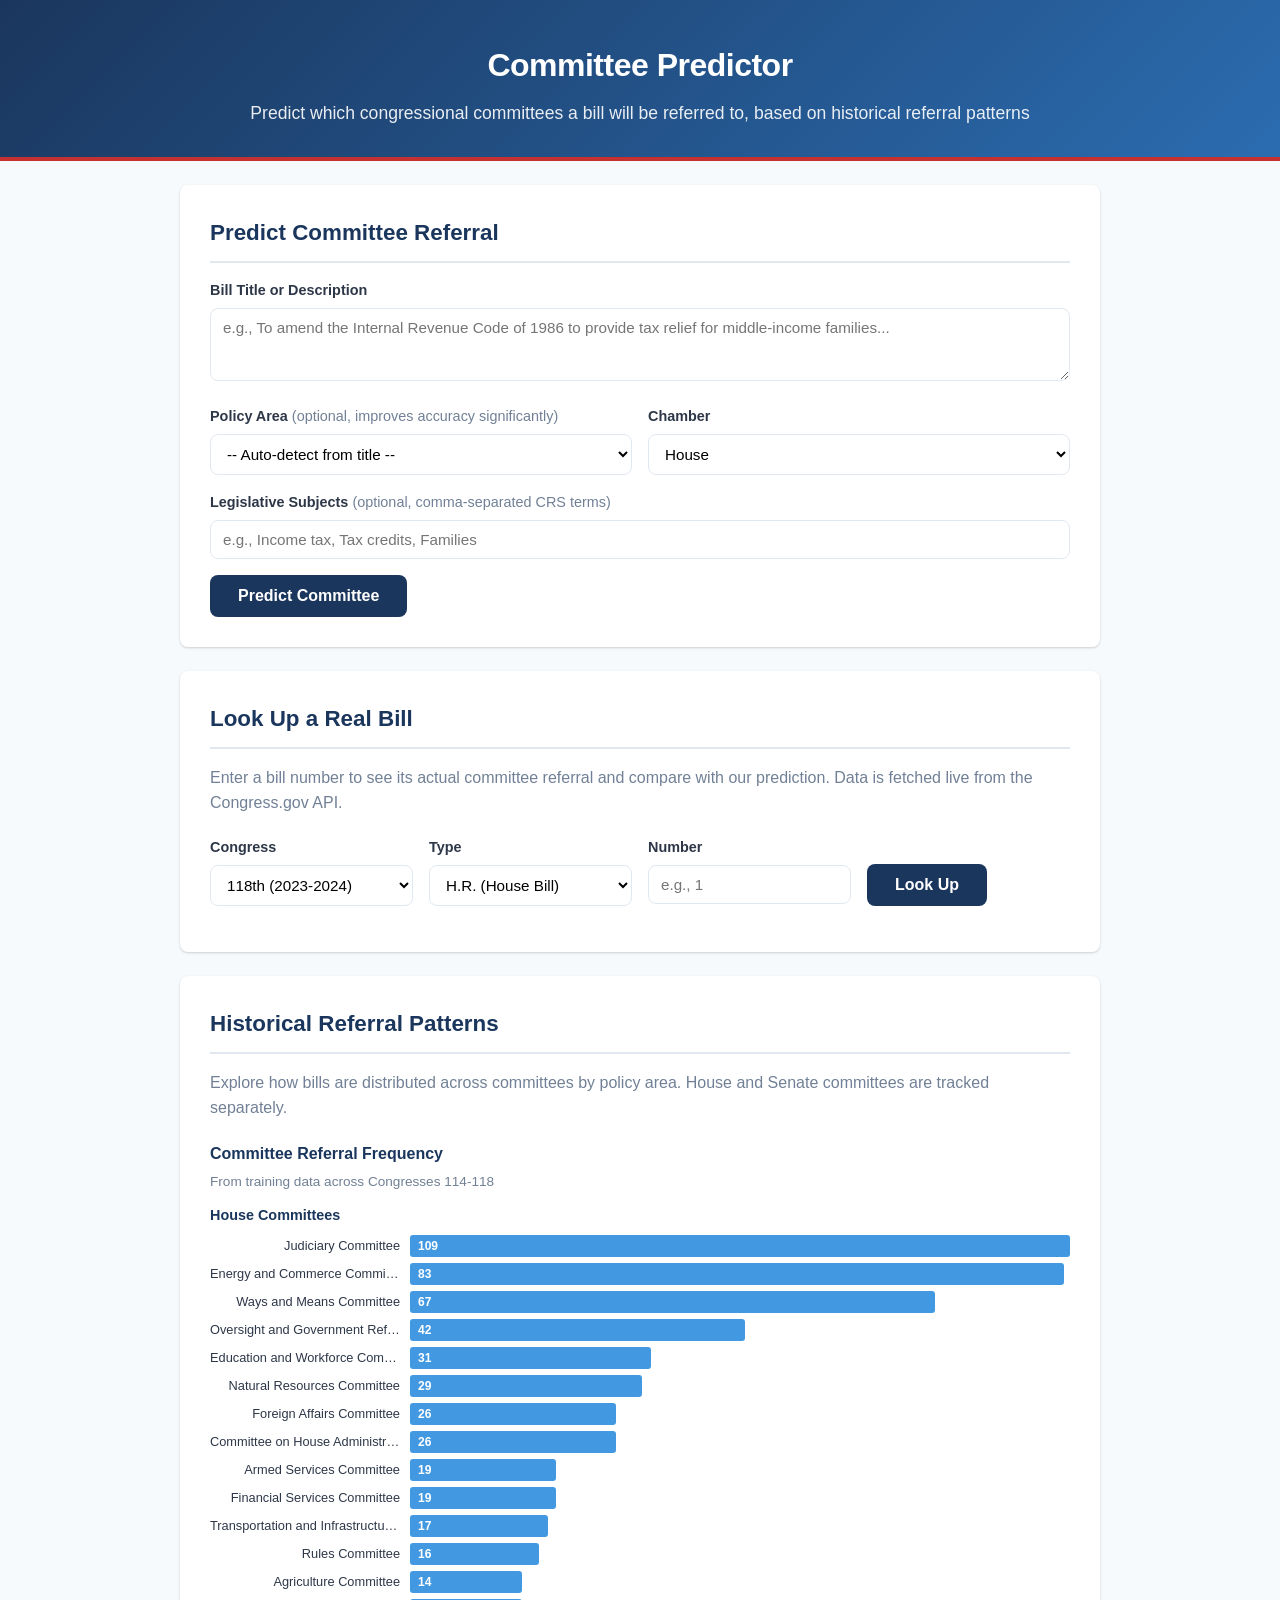
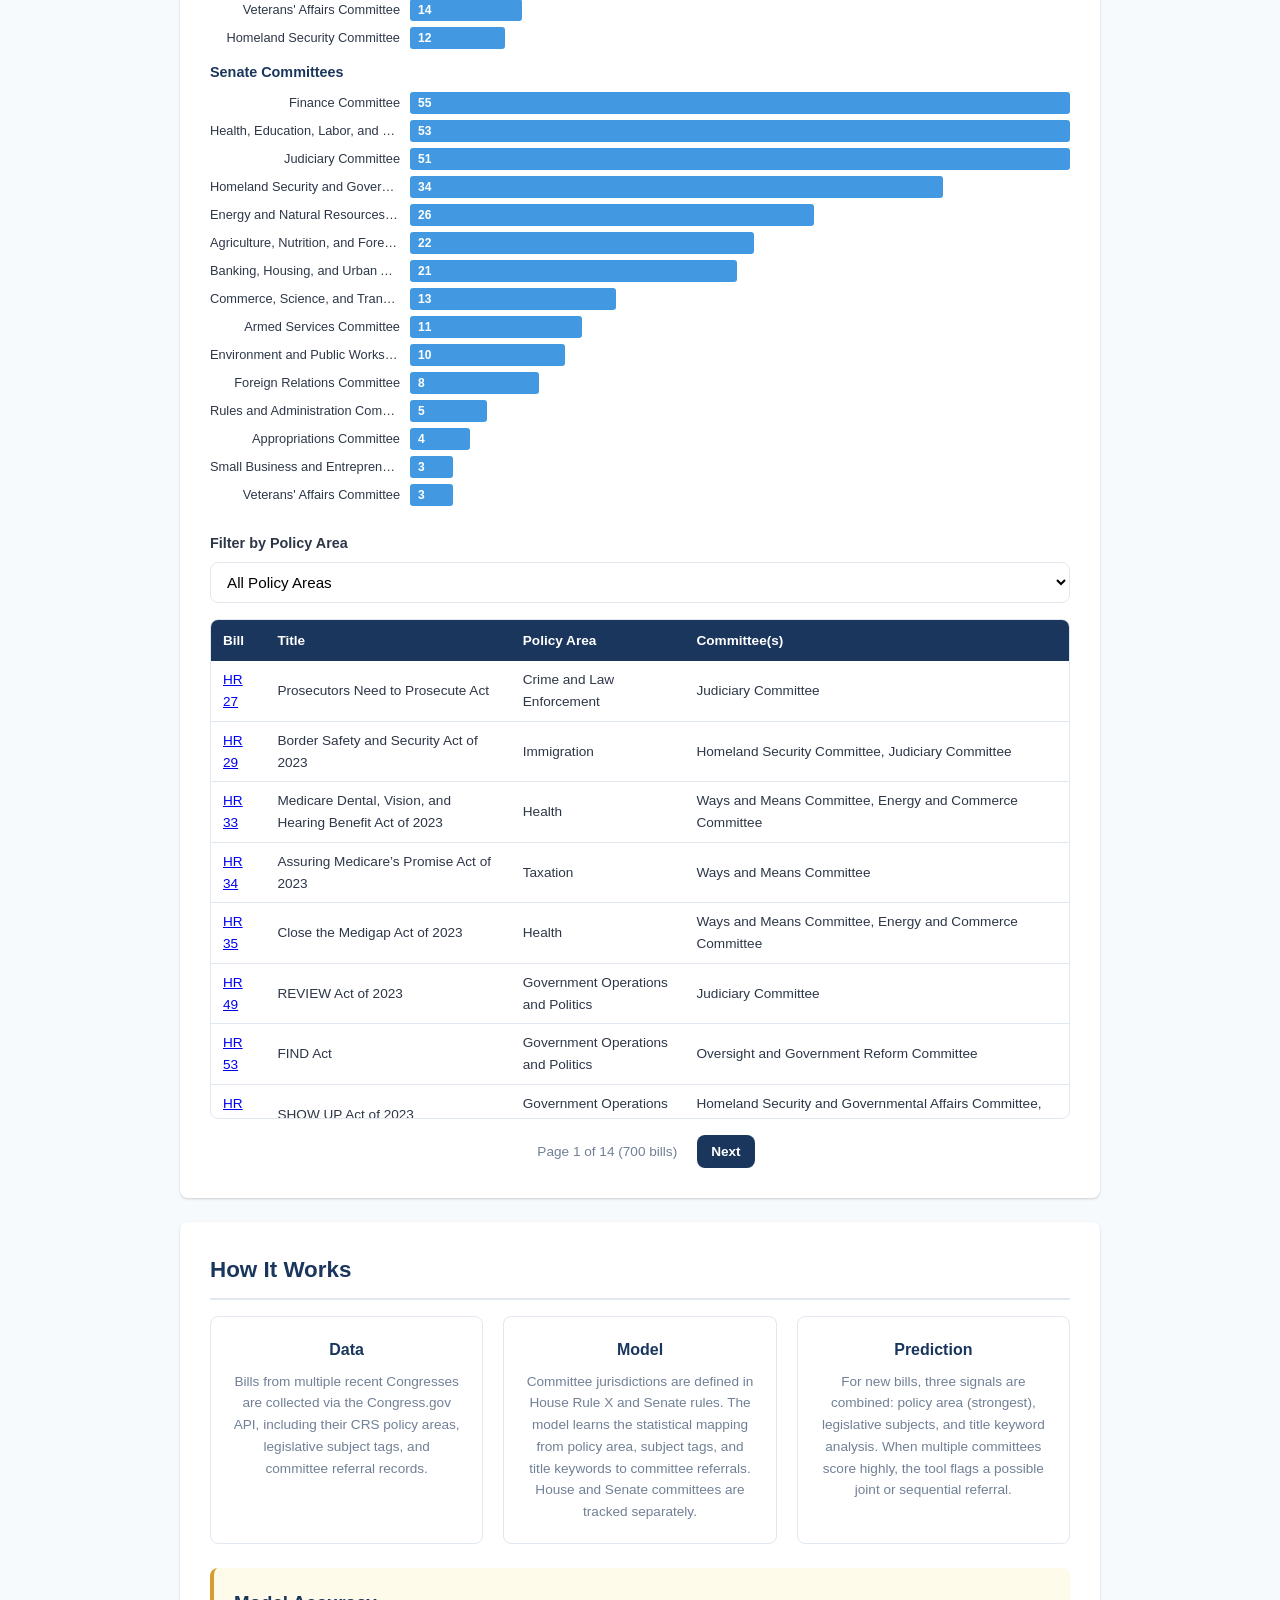
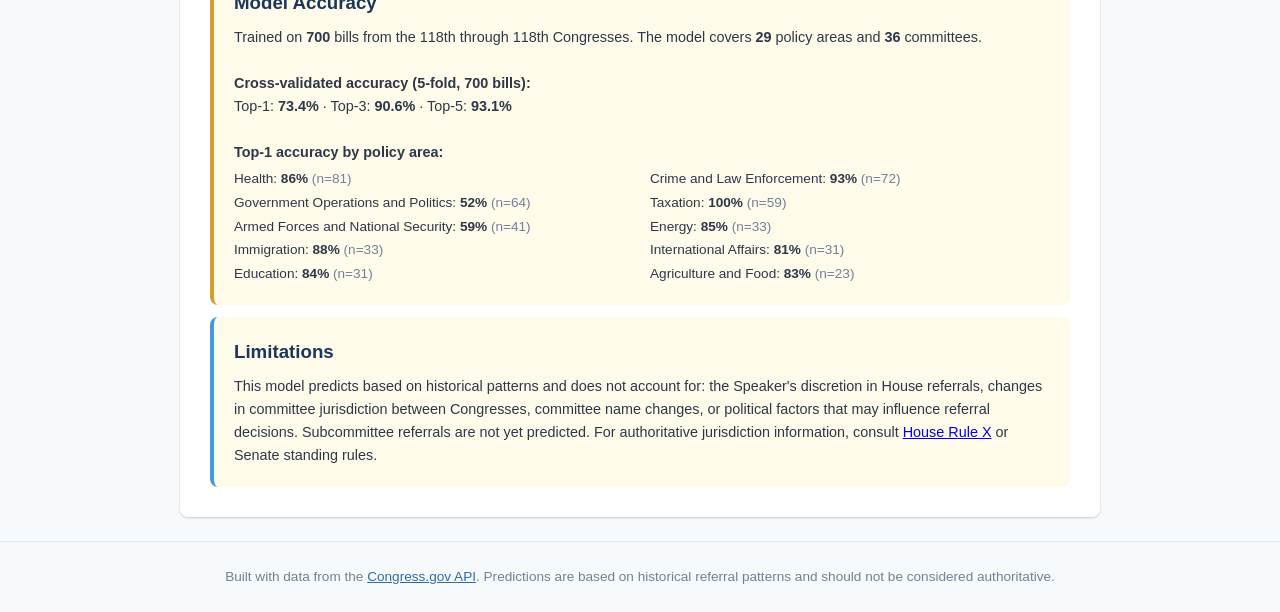
==== index.html @ 2cb95724 "Deploy webapp v2: chamber separation, evaluation metrics, all bill types" ====
<!DOCTYPE html>
<html lang="en">
<head>
    <meta charset="UTF-8">
    <meta name="viewport" content="width=device-width, initial-scale=1.0">
    <title>Committee Predictor - Where Will This Bill Go?</title>
    <link rel="stylesheet" href="css/style.css">
</head>
<body>
    <header>
        <div class="container">
            <h1>Committee Predictor</h1>
            <p class="subtitle">Predict which congressional committees a bill will be referred to, based on historical referral patterns</p>
        </div>
    </header>

    <main class="container">
        <!-- Prediction Tool -->
        <section class="predict-section" id="predict">
            <h2>Predict Committee Referral</h2>
            <div class="input-group">
                <label for="bill-title">Bill Title or Description</label>
                <textarea id="bill-title" rows="3" placeholder="e.g., To amend the Internal Revenue Code of 1986 to provide tax relief for middle-income families..."></textarea>
            </div>

            <div class="input-row">
                <div class="input-group">
                    <label for="policy-area">Policy Area <span style="font-weight: normal; color: var(--text-light);">(optional, improves accuracy significantly)</span></label>
                    <select id="policy-area">
                        <option value="">-- Auto-detect from title --</option>
                    </select>
                </div>
                <div class="input-group">
                    <label for="chamber">Chamber</label>
                    <select id="chamber">
                        <option value="House">House</option>
                        <option value="Senate">Senate</option>
                    </select>
                </div>
            </div>

            <div class="input-group">
                <label for="subjects-input">Legislative Subjects <span style="font-weight: normal; color: var(--text-light);">(optional, comma-separated CRS terms)</span></label>
                <input type="text" id="subjects-input" placeholder="e.g., Income tax, Tax credits, Families">
            </div>

            <button id="predict-btn" onclick="runPrediction()">Predict Committee</button>

            <div id="results" class="results-container" style="display: none;">
                <h3>Predicted Committee Referrals</h3>
                <div id="results-list"></div>
                <div id="explanation" class="explanation"></div>
            </div>
        </section>

        <!-- Live Lookup -->
        <section class="lookup-section" id="lookup">
            <h2>Look Up a Real Bill</h2>
            <p class="section-desc">Enter a bill number to see its actual committee referral and compare with our prediction. Data is fetched live from the Congress.gov API.</p>
            <div class="input-row">
                <div class="input-group">
                    <label for="lookup-congress">Congress</label>
                    <select id="lookup-congress">
                        <option value="119">119th (2025-2026)</option>
                        <option value="118" selected>118th (2023-2024)</option>
                        <option value="117">117th (2021-2022)</option>
                        <option value="116">116th (2019-2020)</option>
                    </select>
                </div>
                <div class="input-group">
                    <label for="lookup-type">Type</label>
                    <select id="lookup-type">
                        <option value="hr">H.R. (House Bill)</option>
                        <option value="s">S. (Senate Bill)</option>
                        <option value="hjres">H.J.Res.</option>
                        <option value="sjres">S.J.Res.</option>
                        <option value="hconres">H.Con.Res.</option>
                        <option value="sconres">S.Con.Res.</option>
                        <option value="hres">H.Res.</option>
                        <option value="sres">S.Res.</option>
                    </select>
                </div>
                <div class="input-group">
                    <label for="lookup-number">Number</label>
                    <input type="number" id="lookup-number" placeholder="e.g., 1" min="1">
                </div>
                <div class="input-group" style="align-self: flex-end;">
                    <button id="lookup-btn" onclick="lookupBill()">Look Up</button>
                </div>
            </div>
            <div id="lookup-results" style="display: none;">
                <div id="lookup-bill-info"></div>
                <div class="comparison-grid">
                    <div id="lookup-actual" class="comparison-col">
                        <h4>Actual Referral</h4>
                        <div id="actual-committees"></div>
                    </div>
                    <div id="lookup-predicted" class="comparison-col">
                        <h4>Predicted Referral</h4>
                        <div id="predicted-committees"></div>
                    </div>
                </div>
            </div>
        </section>

        <!-- Dataset Explorer -->
        <section class="dataset-section" id="dataset">
            <h2>Historical Referral Patterns</h2>
            <p class="section-desc">Explore how bills are distributed across committees by policy area. House and Senate committees are tracked separately.</p>
            <div id="pattern-chart" class="pattern-chart"></div>
            <div class="input-group">
                <label for="dataset-filter">Filter by Policy Area</label>
                <select id="dataset-filter" onchange="filterDataset()">
                    <option value="">All Policy Areas</option>
                </select>
            </div>
            <div id="dataset-table-container">
                <table id="dataset-table">
                    <thead>
                        <tr>
                            <th>Bill</th>
                            <th>Title</th>
                            <th>Policy Area</th>
                            <th>Committee(s)</th>
                        </tr>
                    </thead>
                    <tbody id="dataset-tbody"></tbody>
                </table>
            </div>
            <div class="pagination" id="pagination"></div>
        </section>

        <!-- How It Works -->
        <section class="about-section" id="about">
            <h2>How It Works</h2>
            <div class="about-grid">
                <div class="about-card">
                    <h3>Data</h3>
                    <p>Bills from multiple recent Congresses are collected via the Congress.gov API, including their CRS policy areas, legislative subject tags, and committee referral records.</p>
                </div>
                <div class="about-card">
                    <h3>Model</h3>
                    <p>Committee jurisdictions are defined in House Rule X and Senate rules. The model learns the statistical mapping from policy area, subject tags, and title keywords to committee referrals. House and Senate committees are tracked separately.</p>
                </div>
                <div class="about-card">
                    <h3>Prediction</h3>
                    <p>For new bills, three signals are combined: policy area (strongest), legislative subjects, and title keyword analysis. When multiple committees score highly, the tool flags a possible joint or sequential referral.</p>
                </div>
            </div>
            <div class="accuracy-note">
                <h3>Model Accuracy</h3>
                <p id="accuracy-text">Loading evaluation metrics...</p>
            </div>
            <div class="accuracy-note" style="margin-top: 12px; border-left-color: var(--primary-lighter);">
                <h3>Limitations</h3>
                <p>This model predicts based on historical patterns and does not account for: the Speaker's discretion in House referrals, changes in committee jurisdiction between Congresses, committee name changes, or political factors that may influence referral decisions. Subcommittee referrals are not yet predicted. For authoritative jurisdiction information, consult <a href="https://rules.house.gov/sites/republicans.rules118.house.gov/files/documents/Rules-of-the-House-2023.pdf" target="_blank">House Rule X</a> or Senate standing rules.</p>
            </div>
        </section>
    </main>

    <footer>
        <div class="container">
            <p>Built with data from the <a href="https://api.congress.gov" target="_blank">Congress.gov API</a>.
            Predictions are based on historical referral patterns and should not be considered authoritative.</p>
        </div>
    </footer>

    <script src="js/model.js"></script>
    <script src="js/app.js"></script>
</body>
</html>
---- css/style.css ----
/* === Base Reset & Variables === */
:root {
    --primary: #1a365d;
    --primary-light: #2b6cb0;
    --primary-lighter: #4299e1;
    --accent: #c53030;
    --accent-light: #fc8181;
    --bg: #f7fafc;
    --surface: #ffffff;
    --text: #2d3748;
    --text-light: #718096;
    --border: #e2e8f0;
    --success: #38a169;
    --warning: #d69e2e;
    --radius: 8px;
    --shadow: 0 1px 3px rgba(0,0,0,0.12), 0 1px 2px rgba(0,0,0,0.06);
    --shadow-lg: 0 4px 6px rgba(0,0,0,0.07), 0 10px 15px rgba(0,0,0,0.1);
}

* { box-sizing: border-box; margin: 0; padding: 0; }

body {
    font-family: -apple-system, BlinkMacSystemFont, 'Segoe UI', Roboto, sans-serif;
    color: var(--text);
    background: var(--bg);
    line-height: 1.6;
}

.container {
    max-width: 960px;
    margin: 0 auto;
    padding: 0 20px;
}

/* === Header === */
header {
    background: linear-gradient(135deg, var(--primary) 0%, var(--primary-light) 100%);
    color: white;
    padding: 40px 0 30px;
    text-align: center;
    border-bottom: 4px solid var(--accent);
}

header h1 {
    font-size: 2rem;
    font-weight: 700;
    margin-bottom: 8px;
    letter-spacing: -0.5px;
}

.subtitle {
    font-size: 1.1rem;
    opacity: 0.9;
    font-weight: 300;
}

/* === Sections === */
section {
    background: var(--surface);
    border-radius: var(--radius);
    box-shadow: var(--shadow);
    padding: 30px;
    margin: 24px auto;
}

section h2 {
    font-size: 1.4rem;
    color: var(--primary);
    margin-bottom: 16px;
    padding-bottom: 10px;
    border-bottom: 2px solid var(--border);
}

.section-desc {
    color: var(--text-light);
    margin-bottom: 20px;
}

/* === Form Elements === */
.input-group {
    margin-bottom: 16px;
}

.input-group label {
    display: block;
    font-weight: 600;
    font-size: 0.9rem;
    margin-bottom: 6px;
    color: var(--text);
}

.input-row {
    display: flex;
    gap: 16px;
    flex-wrap: wrap;
}

.input-row .input-group {
    flex: 1;
    min-width: 150px;
}

textarea, input[type="text"], input[type="number"], select {
    width: 100%;
    padding: 10px 12px;
    border: 1px solid var(--border);
    border-radius: var(--radius);
    font-size: 0.95rem;
    font-family: inherit;
    transition: border-color 0.2s;
    background: var(--surface);
}

textarea:focus, input:focus, select:focus {
    outline: none;
    border-color: var(--primary-lighter);
    box-shadow: 0 0 0 3px rgba(66, 153, 225, 0.15);
}

button {
    background: var(--primary);
    color: white;
    border: none;
    padding: 12px 28px;
    border-radius: var(--radius);
    font-size: 1rem;
    font-weight: 600;
    cursor: pointer;
    transition: background 0.2s, transform 0.1s;
}

button:hover {
    background: var(--primary-light);
    transform: translateY(-1px);
}

button:active {
    transform: translateY(0);
}

/* === Results === */
.results-container {
    margin-top: 24px;
    padding-top: 20px;
    border-top: 2px solid var(--border);
}

.results-container h3 {
    font-size: 1.1rem;
    margin-bottom: 16px;
    color: var(--primary);
}

.result-card {
    display: flex;
    align-items: center;
    padding: 14px 16px;
    border: 1px solid var(--border);
    border-radius: var(--radius);
    margin-bottom: 10px;
    transition: border-color 0.2s;
}

.result-card:hover {
    border-color: var(--primary-lighter);
}

.result-rank {
    font-size: 1.4rem;
    font-weight: 700;
    color: var(--text-light);
    width: 36px;
    text-align: center;
    flex-shrink: 0;
}

.result-bar-container {
    flex: 1;
    margin: 0 16px;
}

.result-name {
    font-weight: 600;
    font-size: 0.95rem;
    margin-bottom: 4px;
}

.result-bar {
    height: 8px;
    background: var(--border);
    border-radius: 4px;
    overflow: hidden;
}

.result-bar-fill {
    height: 100%;
    border-radius: 4px;
    transition: width 0.5s ease;
}

.confidence-high { background: var(--success); }
.confidence-med { background: var(--warning); }
.confidence-low { background: var(--primary-lighter); }

.result-confidence {
    font-size: 1.1rem;
    font-weight: 700;
    width: 60px;
    text-align: right;
    flex-shrink: 0;
}

.result-reasons {
    font-size: 0.8rem;
    color: var(--text-light);
    margin-top: 4px;
}

.explanation {
    margin-top: 16px;
    padding: 12px 16px;
    background: #ebf8ff;
    border-radius: var(--radius);
    font-size: 0.9rem;
    color: var(--primary);
    border-left: 4px solid var(--primary-lighter);
}

/* === Lookup === */
.comparison-grid {
    display: grid;
    grid-template-columns: 1fr 1fr;
    gap: 20px;
    margin-top: 20px;
}

.comparison-col h4 {
    font-size: 1rem;
    margin-bottom: 12px;
    color: var(--primary);
}

.comparison-col {
    padding: 16px;
    border-radius: var(--radius);
    border: 1px solid var(--border);
}

#lookup-bill-info {
    padding: 16px;
    background: #f0fff4;
    border-radius: var(--radius);
    margin-bottom: 16px;
    border-left: 4px solid var(--success);
}

#lookup-bill-info h3 {
    font-size: 1rem;
    margin-bottom: 4px;
}

#lookup-bill-info .bill-meta {
    font-size: 0.85rem;
    color: var(--text-light);
}

.committee-tag {
    display: inline-block;
    padding: 6px 12px;
    border-radius: 20px;
    font-size: 0.85rem;
    margin: 4px;
    font-weight: 500;
}

.committee-tag.actual {
    background: #c6f6d5;
    color: #22543d;
}

.committee-tag.predicted {
    background: #bee3f8;
    color: #2a4365;
}

.committee-tag.match {
    background: #c6f6d5;
    color: #22543d;
    border: 2px solid var(--success);
}

.match-indicator {
    margin-top: 12px;
    padding: 8px 12px;
    border-radius: var(--radius);
    font-weight: 600;
    font-size: 0.9rem;
    text-align: center;
}

.match-indicator.correct {
    background: #f0fff4;
    color: var(--success);
}

.match-indicator.partial {
    background: #fffff0;
    color: var(--warning);
}

/* === Pattern Chart === */
.pattern-chart {
    margin-bottom: 20px;
    overflow-x: auto;
}

.chart-bar-group {
    display: flex;
    align-items: center;
    margin-bottom: 6px;
}

.chart-label {
    width: 200px;
    font-size: 0.8rem;
    text-align: right;
    padding-right: 10px;
    flex-shrink: 0;
    overflow: hidden;
    text-overflow: ellipsis;
    white-space: nowrap;
}

.chart-bar {
    height: 22px;
    border-radius: 3px;
    background: var(--primary-lighter);
    transition: width 0.5s ease;
    min-width: 2px;
    display: flex;
    align-items: center;
    padding-left: 8px;
}

.chart-bar span {
    font-size: 0.75rem;
    color: white;
    font-weight: 600;
    white-space: nowrap;
}

/* === Dataset Table === */
#dataset-table-container {
    max-height: 500px;
    overflow-y: auto;
    border: 1px solid var(--border);
    border-radius: var(--radius);
}

table {
    width: 100%;
    border-collapse: collapse;
}

thead {
    position: sticky;
    top: 0;
    z-index: 1;
}

th {
    background: var(--primary);
    color: white;
    padding: 10px 12px;
    text-align: left;
    font-size: 0.85rem;
    font-weight: 600;
}

td {
    padding: 8px 12px;
    border-bottom: 1px solid var(--border);
    font-size: 0.85rem;
}

tr:hover td {
    background: #edf2f7;
}

.pagination {
    display: flex;
    justify-content: center;
    gap: 8px;
    margin-top: 16px;
}

.pagination button {
    padding: 6px 14px;
    font-size: 0.85rem;
}

.pagination button.active {
    background: var(--accent);
}

/* === About === */
.about-grid {
    display: grid;
    grid-template-columns: repeat(3, 1fr);
    gap: 20px;
    margin-bottom: 24px;
}

.about-card {
    padding: 20px;
    border: 1px solid var(--border);
    border-radius: var(--radius);
    text-align: center;
}

.about-card h3 {
    color: var(--primary);
    margin-bottom: 8px;
    font-size: 1rem;
}

.about-card p {
    font-size: 0.85rem;
    color: var(--text-light);
}

.accuracy-note {
    padding: 20px;
    background: #fffbeb;
    border-radius: var(--radius);
    border-left: 4px solid var(--warning);
}

.accuracy-note h3 {
    color: var(--primary);
    margin-bottom: 8px;
}

.accuracy-note p {
    font-size: 0.9rem;
}

/* === Footer === */
footer {
    text-align: center;
    padding: 24px 0;
    color: var(--text-light);
    font-size: 0.85rem;
    border-top: 1px solid var(--border);
    margin-top: 24px;
}

footer a {
    color: var(--primary-light);
}

/* === Loading state === */
.loading {
    text-align: center;
    padding: 20px;
    color: var(--text-light);
}

.loading::after {
    content: "";
    display: inline-block;
    width: 20px;
    height: 20px;
    border: 2px solid var(--border);
    border-top-color: var(--primary);
    border-radius: 50%;
    animation: spin 0.8s linear infinite;
    margin-left: 8px;
    vertical-align: middle;
}

@keyframes spin {
    to { transform: rotate(360deg); }
}

/* === Responsive === */
@media (max-width: 768px) {
    .about-grid {
        grid-template-columns: 1fr;
    }
    .comparison-grid {
        grid-template-columns: 1fr;
    }
    .input-row {
        flex-direction: column;
    }
    .chart-label {
        width: 120px;
        font-size: 0.7rem;
    }
    header h1 {
        font-size: 1.5rem;
    }
}
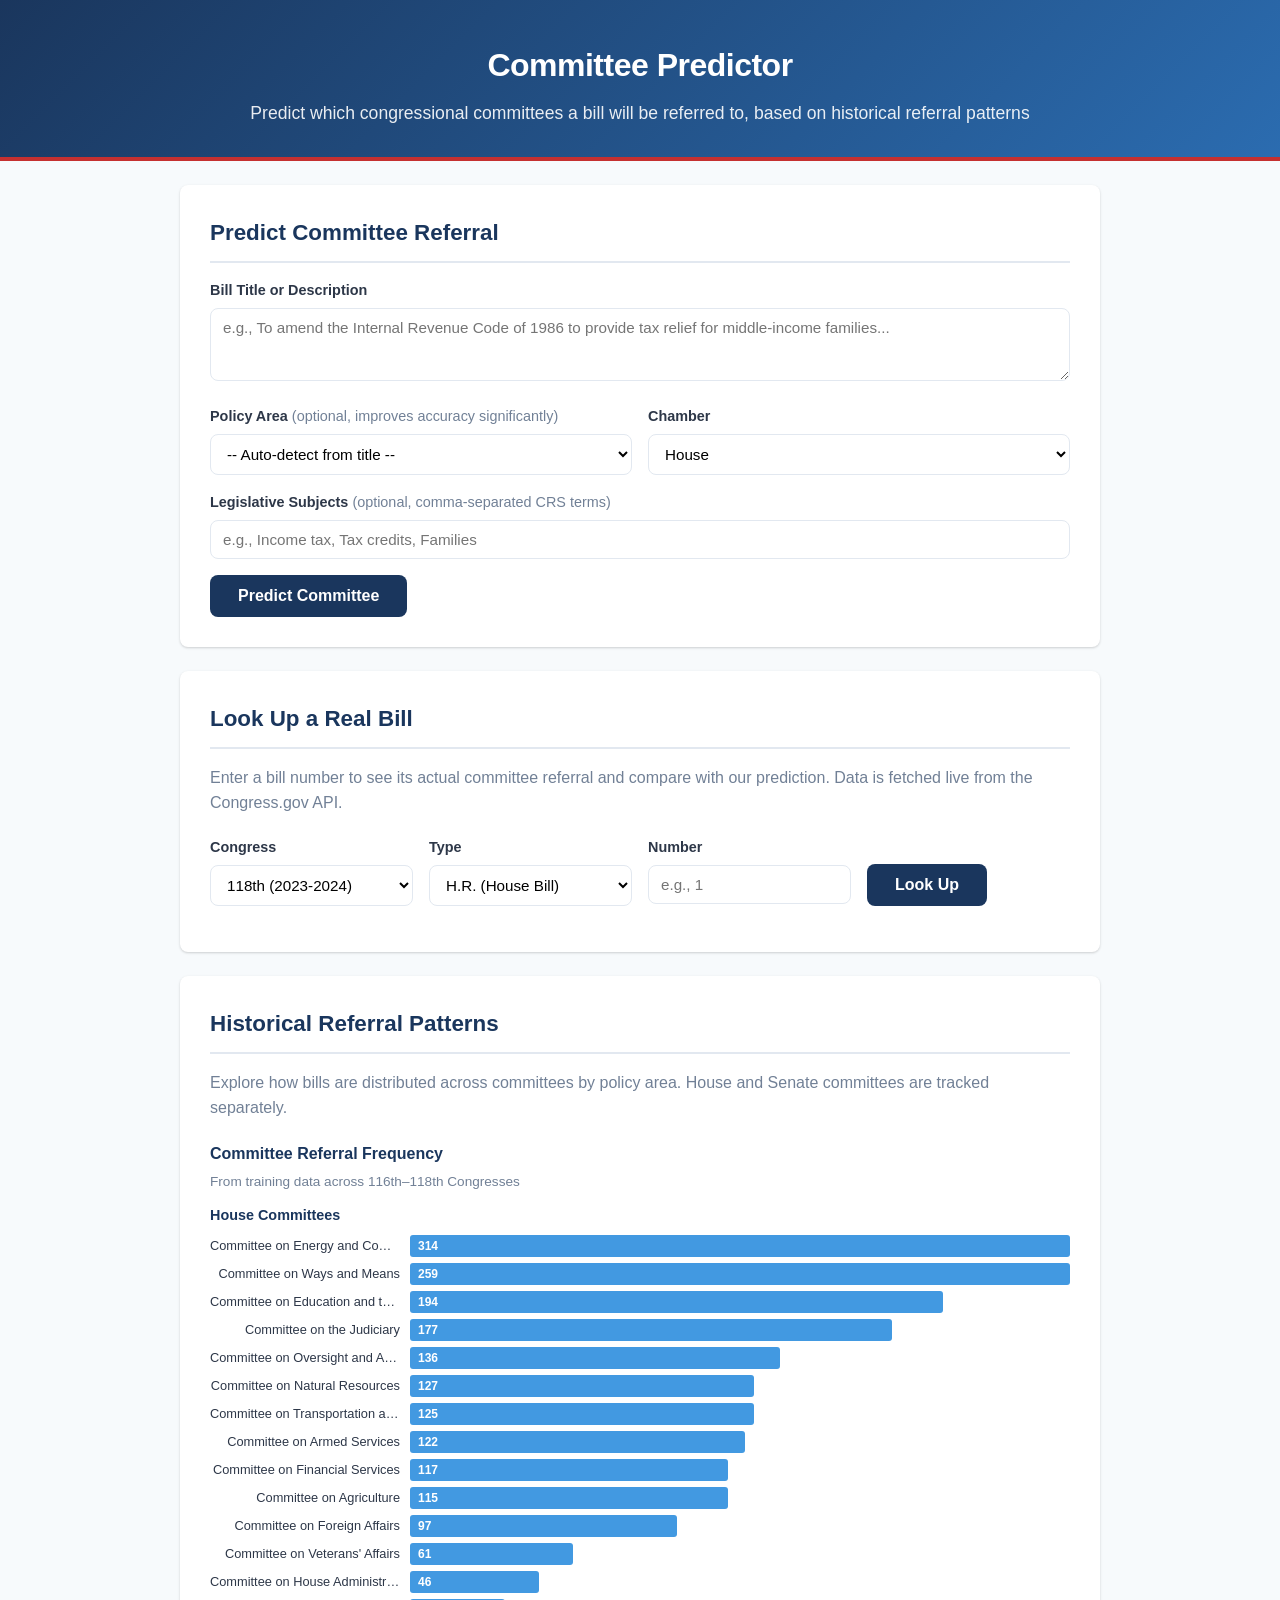
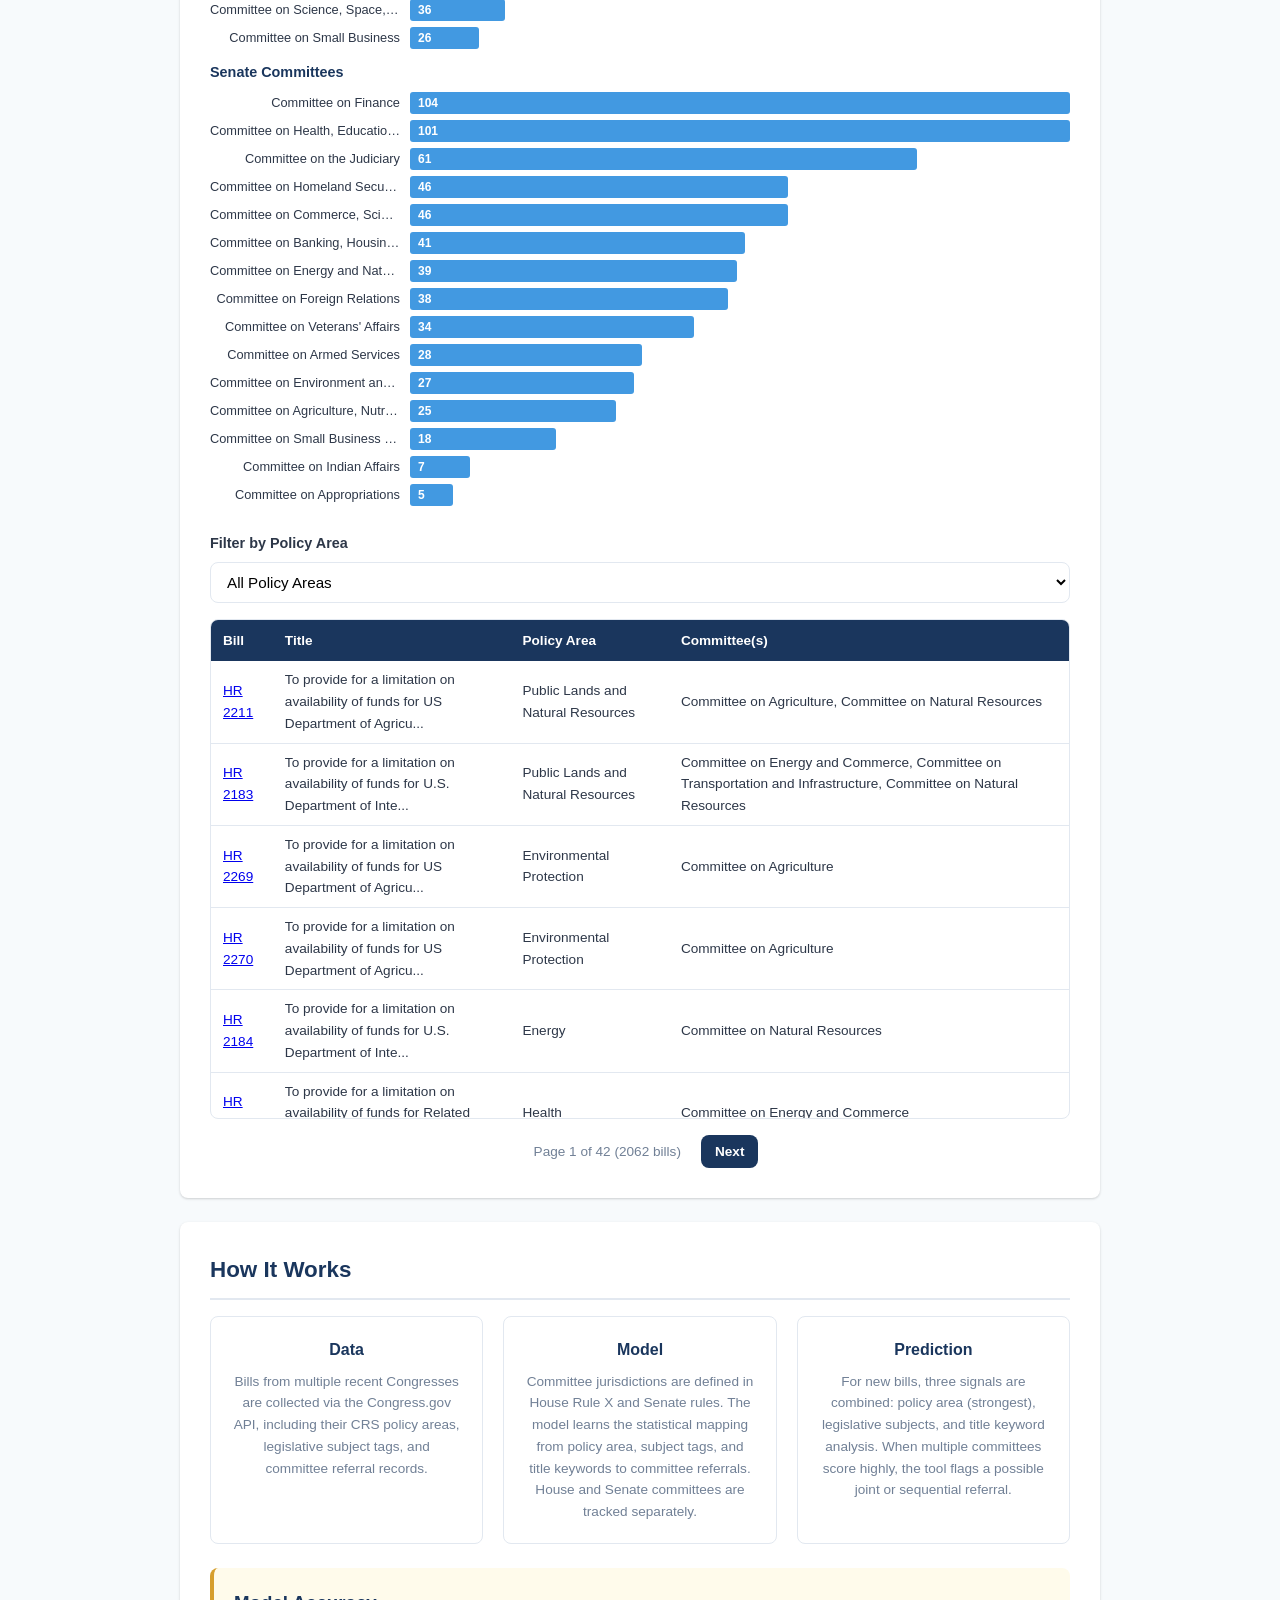
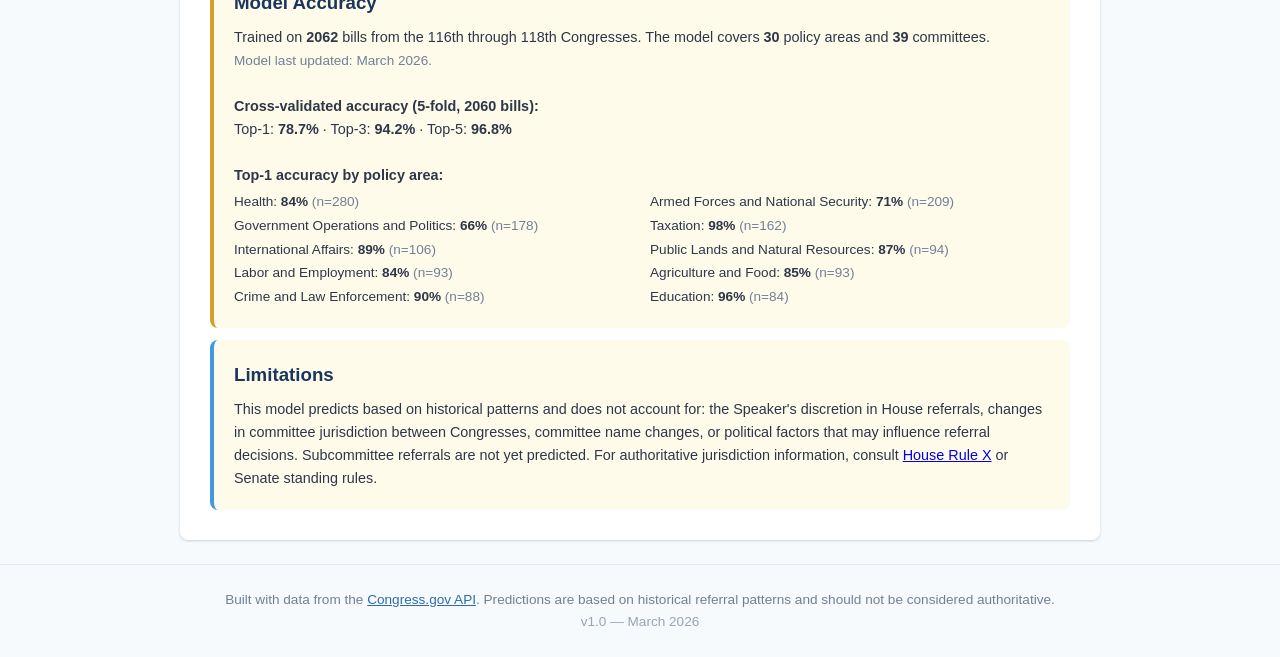
==== commit 118f9dd2: "Deploy v1.0 final" ====
--- a/index.html
+++ b/index.html
@@ -161,7 +161,8 @@
     <footer>
         <div class="container">
             <p>Built with data from the <a href="https://api.congress.gov" target="_blank">Congress.gov API</a>.
-            Predictions are based on historical referral patterns and should not be considered authoritative.</p>
+            Predictions are based on historical referral patterns and should not be considered authoritative.<br>
+            <span style="opacity: 0.7;">v1.0 &mdash; March 2026</span></p>
         </div>
     </footer>
 
